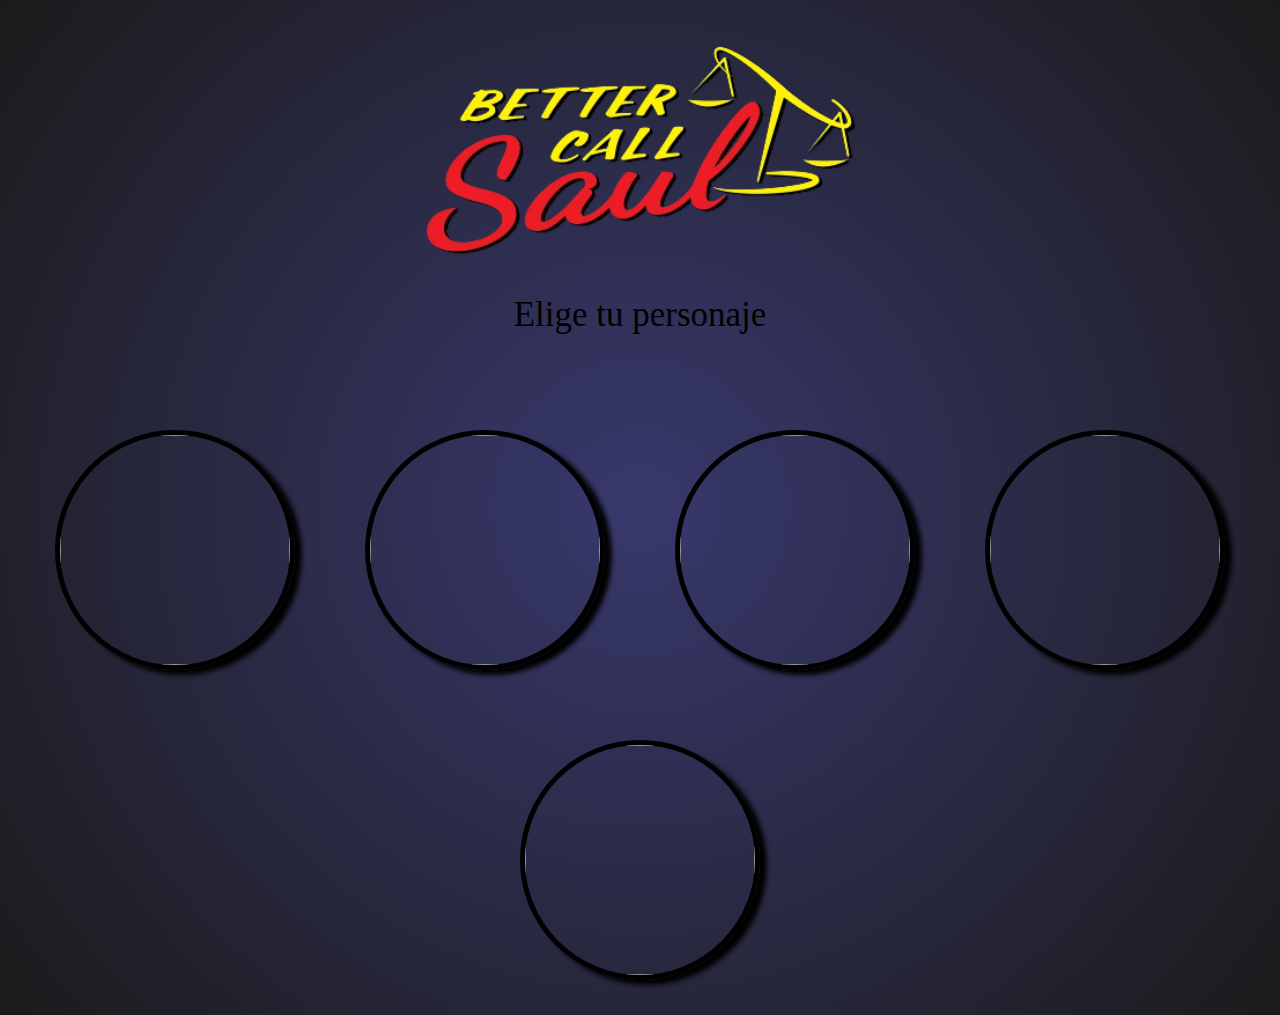
==== index.html @ eadbb578 "commit subir pagina" ====
<!DOCTYPE html>
<html lang="es">

<head>
    <meta charset="UTF-8">
    <meta http-equiv="X-UA-Compatible" content="IE=edge">
    <meta name="viewport" content="width=device-width, initial-scale=1.0">
    <link rel="stylesheet" href="https://cdnjs.cloudflare.com/ajax/libs/animate.css/4.1.1/animate.min.css" />
    <link rel="icon" href="./img/Logo.png">
    <link rel="stylesheet" href="./style/style.css">
    <title>Better Call Saul</title>
</head>

<body>
    <div class="logo animate__animated animate__backInDown">
        <img src="./img/Logo.png" alt="" class="logo">
    </div>

    <div class="texto animate__animated animate__backInRight animate__delay-1s">
        <p>Elige tu personaje</p>
    </div>

    <div class="personajes animate__animated animate__backInUp animate__delay-0.5s">
        <div class="gus">
            <a href="./pages/Gus.html"><img src="./img/Gus.PNG" alt="" class="personaje"></a>
        </div>
        <div class="nacho">
            <a href="./pages/Nacho.html"><img src="./img/Nacho.PNG" alt="" class="personaje"></a>
        </div>
        <div class="saul">
            <a href="./pages/Saul.html"><img src="./img/Saul1.PNG" alt="" class="personaje"></a>
        </div>
        <div class="kim">
            <a href="./pages/Kim.html"><img src="./img/Kim.PNG" alt="" class="personaje"></a>
        </div>
        <div class="mike">
            <a href="./pages/Mike.html"><img src="./img/Mike.PNG" alt="" class="personaje"></a>

        </div>
    </div>

</body>

</html>
---- style/style.css ----
@import url('https://fonts.googleapis.com/css2?family=Libre+Caslon+Text&display=swap');

::-webkit-scrollbar {
    display: none;
}

* {
    margin: 0;
    padding: 0;
}

body {
    background: radial-gradient(circle, rgb(56, 56, 109) 0%, rgb(27, 27, 27) 100%);
    background-size: cover;
}

.logo {
    text-align: center;
    margin-top: 20px;
    width: auto;
    height: 220px;
    cursor: default;
}

.texto {
    text-align: center;
    padding-top: 55px;
}

.texto p {
    font-size: 35px;
    width: auto;
    height: auto;
    cursor: default;
}

.personajes {
    display: flex;
    justify-content: center;
    padding-top: 60px;
    /* Cambiado */
    flex-wrap: wrap;
}

.gus:hover:after {
    content: "Gus";
    border: 2px solid yellow;
    border-radius: 30px;
    font-size: 30px;
    display: flex;
    text-align: center;
    width: auto;
    justify-content: center;
    transform: translateY(-27px);
}

.nacho:hover:after {
    content: "Nacho";
    border: 2px solid yellow;
    border-radius: 30px;
    font-size: 30px;
    display: flex;
    text-align: center;
    width: auto;
    justify-content: center;
    transform: translateY(-27px);
}

.saul:hover:after {
    content: "Saul";
    border: 2px solid yellow;
    border-radius: 30px;
    font-size: 30px;
    display: flex;
    text-align: center;
    width: auto;
    justify-content: center;
    transform: translateY(-27px);
}

.kim:hover:after {
    content: "Kim";
    border: 2px solid yellow;
    border-radius: 30px;
    font-size: 30px;
    display: flex;
    text-align: center;
    width: auto;
    justify-content: center;
    transform: translateY(-27px);
}

.mike:hover:after {
    content: "Mike";
    border: 2px solid yellow;
    border-radius: 30px;
    font-size: 30px;
    display: flex;
    text-align: center;
    width: auto;
    justify-content: center;
    transform: translateY(-27px);
}

.personaje {
    border-radius: 100%;
    width: 230px;
    height: 230px;
    margin: 35px;
    border: 5px solid black;
    box-shadow: 7px 5px 5px rgb(0, 0, 0);
    filter: brightness(80%);
}

.personaje:hover {
    filter: brightness(120%);
    transform: translateY(-35px);
    transition: all 500ms ease-in-out;
    transition-duration: 0.4s;
    border: 3px solid rgb(216, 238, 15);
    padding: 2px;
}

.card {
    background-color: rgb(255, 255, 255);
    margin-top: 80px;
    margin-left: 160px;
    width: 1400px;
    height: 350px;
    border: 4px solid black;
    box-shadow: 10px 5px 5px rgb(15, 15, 15);
}

.avatar {
    border-radius: 100%;
    width: 230px;
    height: 230px;
    margin: 30px;
    border: 6px solid rgb(0, 0, 0);
    transform: translateX(1088px);
    margin-top: -220px;

}

.nombre h1 {
    font-size: 50px;
    padding: 25px;
}

.about p {
    width: 1020px;
    height: auto;
    padding: 20px;
    font-size: 20px;
    border-right: 3px solid black;
}

.botones {
    display: flex;
    justify-content: center;
}

.botones a button {
    background: linear-gradient(to bottom, #28224f 5%, #476e9e 100%);
    background-color: #28224f;
    border-radius: 37px;
    border: 2px solid #4e6096;
    cursor: pointer;
    color: black;
    padding: 11px 21px;
    display: inline-flex;
    padding: 0;
    text-decoration: none;
}

.inicio {
    margin-top: 7px;
    margin-left: 1px;
    width: 63px;
    height: 63px;
    justify-content: center;
    align-items: center;
    box-shadow: 10px 5px 5px rgb(15, 15, 15);
}

.atras {
    margin-top: 7px;
    margin-right: 20px;
    padding: 3px;
    width: 110px;
    height: 58px;
    justify-content: center;
    align-items: center;
    box-shadow: 10px 5px 5px rgb(15, 15, 15);
}

.adelante {
    margin-top: 7px;
    margin-left: 20px;
    width: 110px;
    height: 58px;
    justify-content: center;
    align-items: center;
    box-shadow: 10px 5px 5px rgb(15, 15, 15);
}

.botones a button p {
    text-align: center;
    padding: 3px;
    font-family: Arial, Helvetica, sans-serif;
    font-size: 20px;
    text-decoration: none;
}

.botones button:hover {
    background: linear-gradient(to bottom, #28224f 5%, #7892c2 100%);
    background-color: #28224f;
}

.svg-icon {
    width: 40px;
    height: 40px;
}
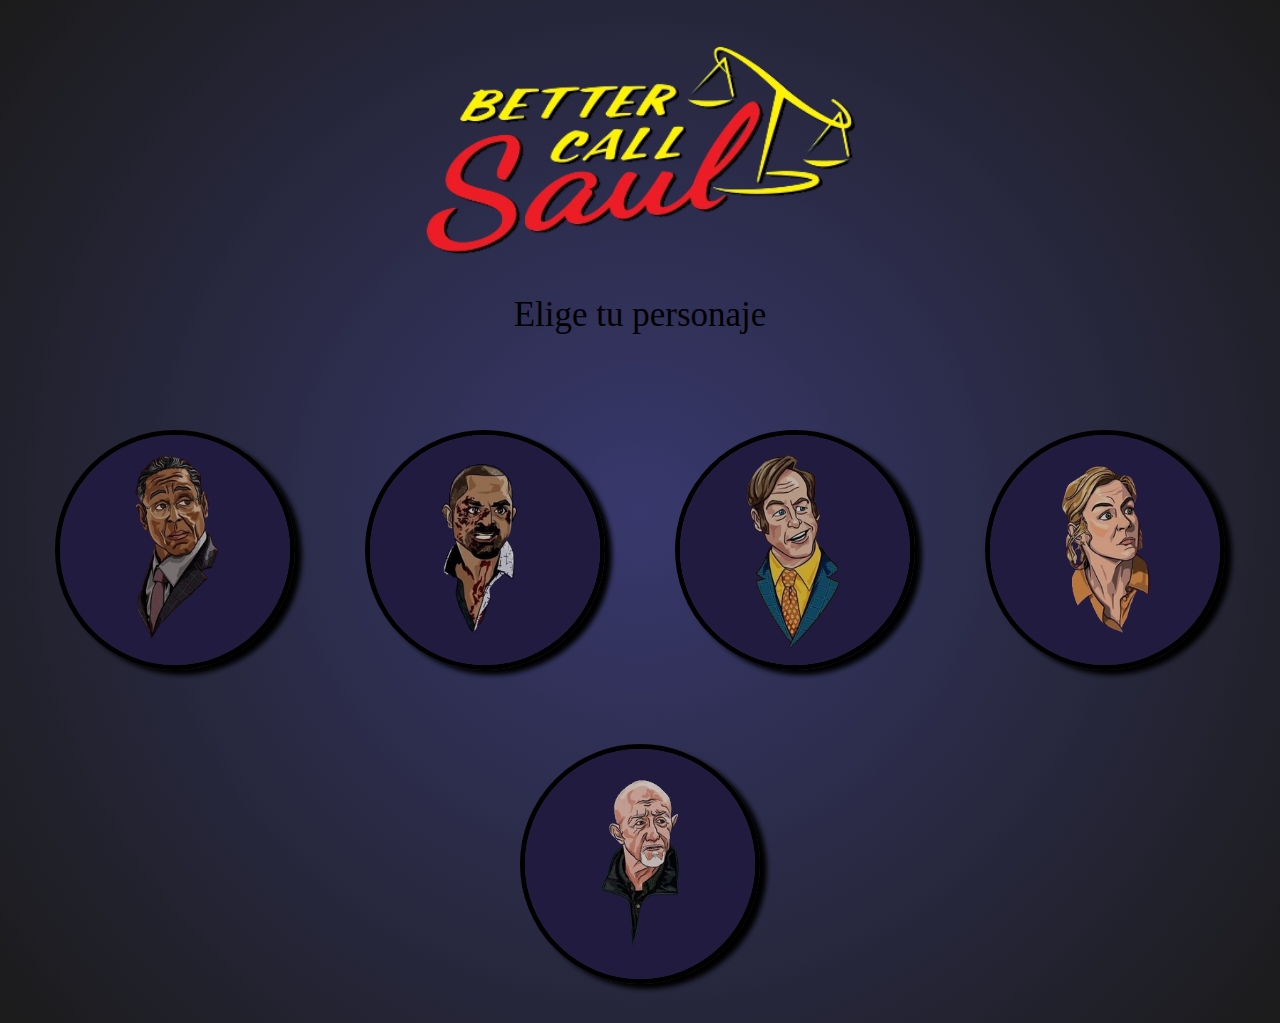
==== commit 8f871749: "fix images" ====
--- a/index.html
+++ b/index.html
@@ -22,19 +22,19 @@
 
     <div class="personajes animate__animated animate__backInUp animate__delay-0.5s">
         <div class="gus">
-            <a href="./pages/Gus.html"><img src="./img/Gus.PNG" alt="" class="personaje"></a>
+            <a href="./pages/Gus.html"><img src="./img/Gus.png" alt="" class="personaje"></a>
         </div>
         <div class="nacho">
-            <a href="./pages/Nacho.html"><img src="./img/Nacho.PNG" alt="" class="personaje"></a>
+            <a href="./pages/Nacho.html"><img src="./img/Nacho.png" alt="" class="personaje"></a>
         </div>
         <div class="saul">
-            <a href="./pages/Saul.html"><img src="./img/Saul1.PNG" alt="" class="personaje"></a>
+            <a href="./pages/Saul.html"><img src="./img/Saul1.png" alt="" class="personaje"></a>
         </div>
         <div class="kim">
-            <a href="./pages/Kim.html"><img src="./img/Kim.PNG" alt="" class="personaje"></a>
+            <a href="./pages/Kim.html"><img src="./img/Kim.png" alt="" class="personaje"></a>
         </div>
         <div class="mike">
-            <a href="./pages/Mike.html"><img src="./img/Mike.PNG" alt="" class="personaje"></a>
+            <a href="./pages/Mike.html"><img src="./img/Mike.png" alt="" class="personaje"></a>
 
         </div>
     </div>
